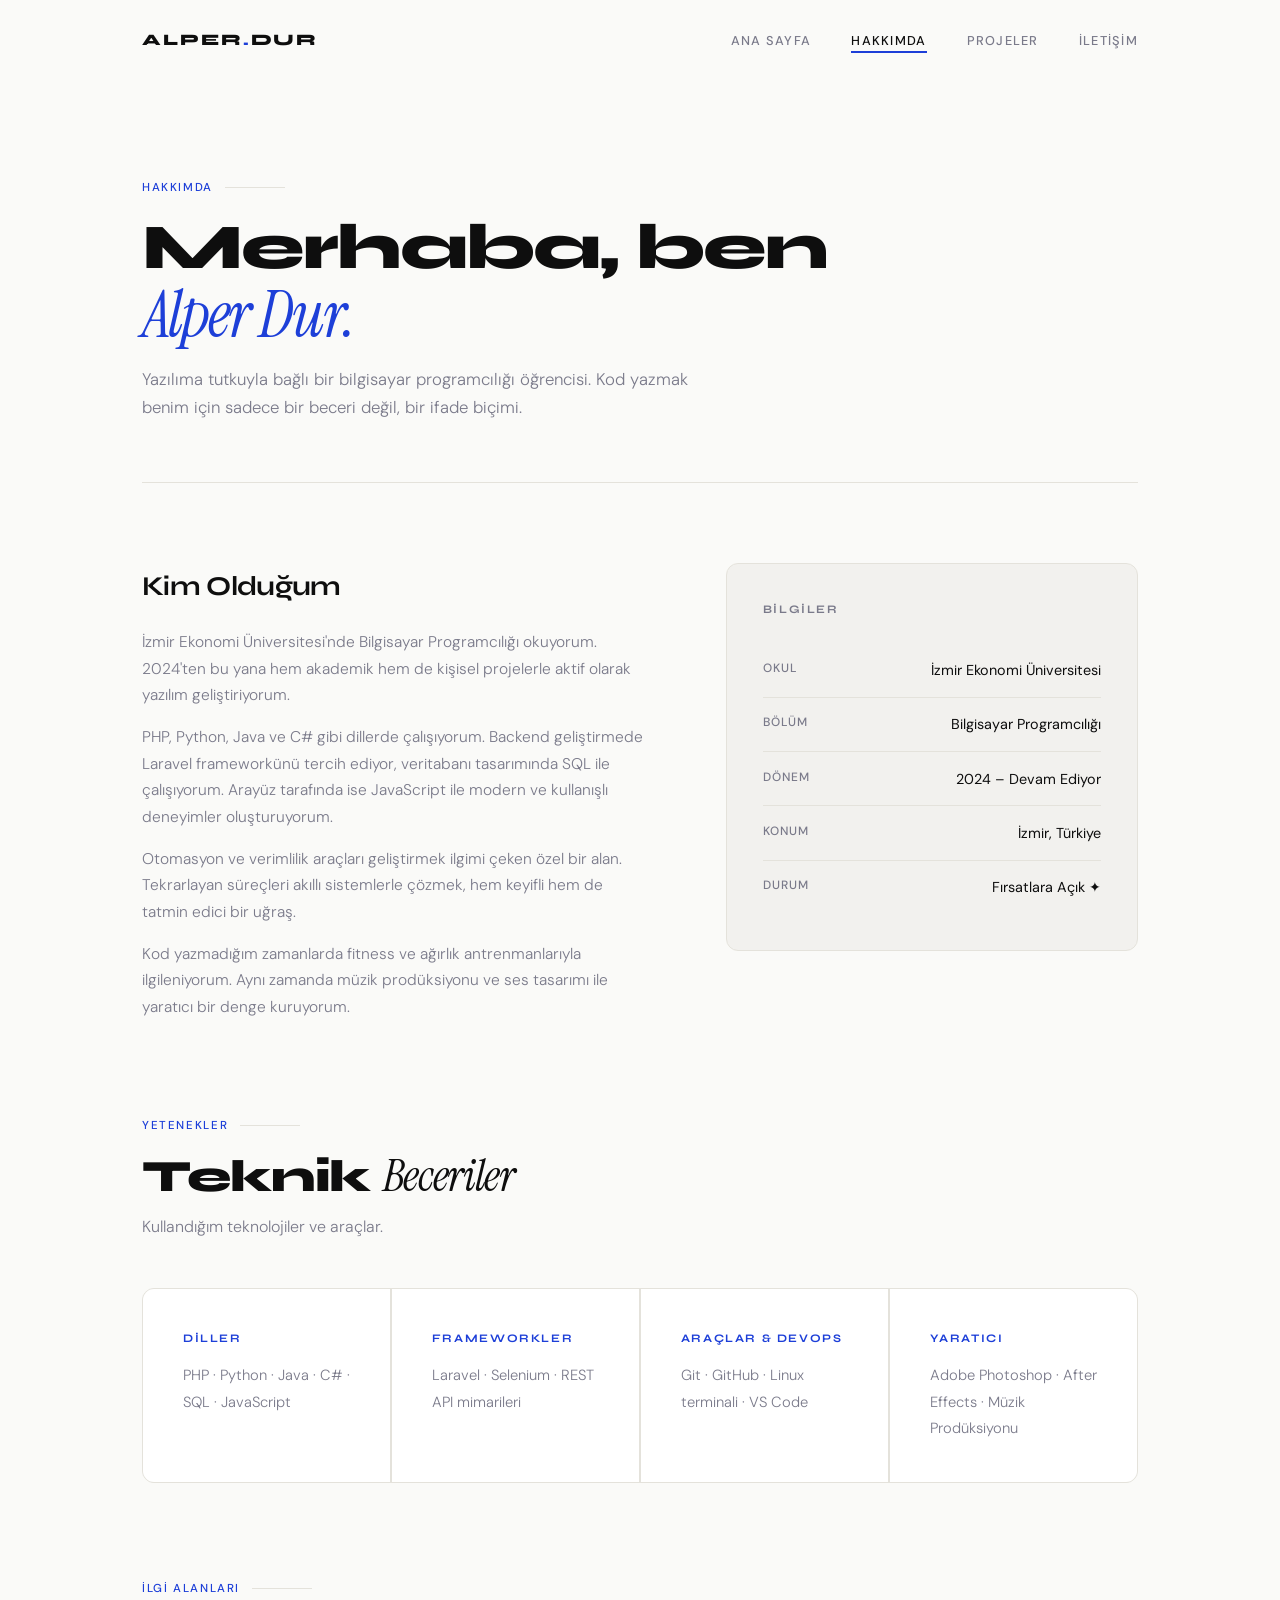
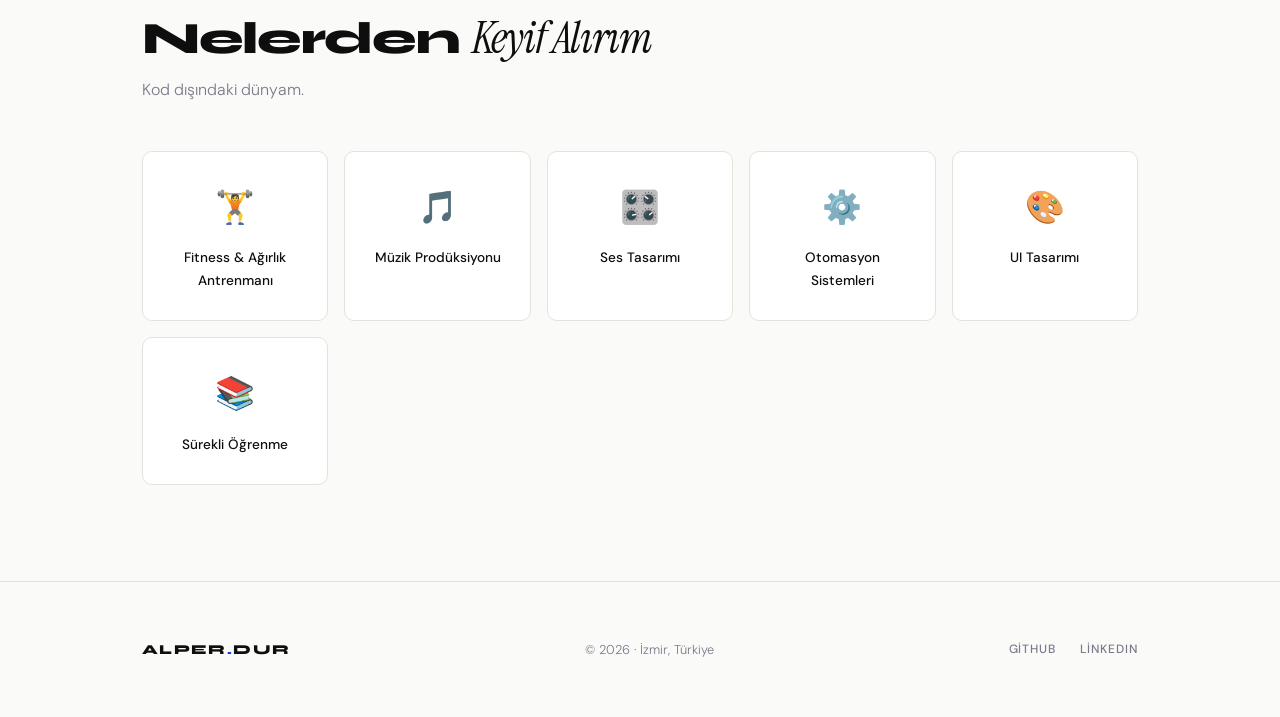
==== about.html @ 6acb5d37 "first commit" ====
<!DOCTYPE html>
<html lang="tr">
<head>
    <meta charset="UTF-8">
    <meta name="viewport" content="width=device-width, initial-scale=1.0">
    <title>Hakkımda | Alper Dur</title>
    <link href="https://fonts.googleapis.com/css2?family=Syne:wght@400;600;700;800&family=Instrument+Serif:ital@0;1&family=DM+Sans:ital,opsz,wght@0,9..40,300;0,9..40,400;0,9..40,500;1,9..40,300&display=swap" rel="stylesheet">
    <link rel="stylesheet" href="style.css">
</head>
<body>

    <nav class="navbar" id="navbar">
        <div class="container nav-container">
            <a href="index.html" class="logo">ALPER<span>.</span>DUR</a>
            <ul class="nav-links">
                <li><a href="index.html">Ana Sayfa</a></li>
                <li><a href="about.html" class="active">Hakkımda</a></li>
                <li><a href="projects.html">Projeler</a></li>
                <li><a href="contact.html">İletişim</a></li>
            </ul>
        </div>
    </nav>

    <div class="navbar-spacer"></div>

    <main class="container">

        <!-- PAGE HERO -->
        <div class="page-hero">
            <div class="section-label fade-1">Hakkımda</div>
            <h1 class="fade-2">Merhaba, ben<br><em>Alper Dur.</em></h1>
            <p class="fade-3">Yazılıma tutkuyla bağlı bir bilgisayar programcılığı öğrencisi. Kod yazmak benim için sadece bir beceri değil, bir ifade biçimi.</p>
        </div>

        <!-- ABOUT GRID -->
        <div class="about-grid">

            <div class="about-text fade-3">
                <h2>Kim Olduğum</h2>
                <p>
                    İzmir Ekonomi Üniversitesi'nde Bilgisayar Programcılığı okuyorum. 2024'ten bu yana hem akademik hem de kişisel projelerle aktif olarak yazılım geliştiriyorum.
                </p>
                <p>
                    PHP, Python, Java ve C# gibi dillerde çalışıyorum. Backend geliştirmede Laravel frameworkünü tercih ediyor, veritabanı tasarımında SQL ile çalışıyorum. Arayüz tarafında ise JavaScript ile modern ve kullanışlı deneyimler oluşturuyorum.
                </p>
                <p>
                    Otomasyon ve verimlilik araçları geliştirmek ilgimi çeken özel bir alan. Tekrarlayan süreçleri akıllı sistemlerle çözmek, hem keyifli hem de tatmin edici bir uğraş.
                </p>
                <p>
                    Kod yazmadığım zamanlarda fitness ve ağırlık antrenmanlarıyla ilgileniyorum. Aynı zamanda müzik prodüksiyonu ve ses tasarımı ile yaratıcı bir denge kuruyorum.
                </p>
            </div>

            <div class="about-info-block fade-4">
                <h4>Bilgiler</h4>
                <div class="info-row">
                    <span class="info-label">Okul</span>
                    <span class="info-value">İzmir Ekonomi Üniversitesi</span>
                </div>
                <div class="info-row">
                    <span class="info-label">Bölüm</span>
                    <span class="info-value">Bilgisayar Programcılığı</span>
                </div>
                <div class="info-row">
                    <span class="info-label">Dönem</span>
                    <span class="info-value">2024 – Devam Ediyor</span>
                </div>
                <div class="info-row">
                    <span class="info-label">Konum</span>
                    <span class="info-value">İzmir, Türkiye</span>
                </div>
                <div class="info-row">
                    <span class="info-label">Durum</span>
                    <span class="info-value">Fırsatlara Açık ✦</span>
                </div>
            </div>

        </div>

        <!-- SKILLS -->
        <section class="skills-section">
            <div class="section-label">Yetenekler</div>
            <h2 class="section-title">Teknik <em>Beceriler</em></h2>
            <p class="section-sub">Kullandığım teknolojiler ve araçlar.</p>

            <div class="skills-grid">
                <div class="skill-item">
                    <h4>Diller</h4>
                    <p>PHP · Python · Java · C# · SQL · JavaScript</p>
                </div>
                <div class="skill-item">
                    <h4>Frameworkler</h4>
                    <p>Laravel · Selenium · REST API mimarileri</p>
                </div>
                <div class="skill-item">
                    <h4>Araçlar & DevOps</h4>
                    <p>Git · GitHub · Linux terminali · VS Code</p>
                </div>
                <div class="skill-item">
                    <h4>Yaratıcı</h4>
                    <p>Adobe Photoshop · After Effects · Müzik Prodüksiyonu</p>
                </div>
            </div>
        </section>

        <!-- INTERESTS -->
        <section class="interests-section">
            <div class="section-label">İlgi Alanları</div>
            <h2 class="section-title">Nelerden <em>Keyif Alırım</em></h2>
            <p class="section-sub">Kod dışındaki dünyam.</p>

            <div class="interests-grid">
                <div class="interest-card">
                    <span class="interest-icon">🏋️</span>
                    <p>Fitness & Ağırlık Antrenmanı</p>
                </div>
                <div class="interest-card">
                    <span class="interest-icon">🎵</span>
                    <p>Müzik Prodüksiyonu</p>
                </div>
                <div class="interest-card">
                    <span class="interest-icon">🎛️</span>
                    <p>Ses Tasarımı</p>
                </div>
                <div class="interest-card">
                    <span class="interest-icon">⚙️</span>
                    <p>Otomasyon Sistemleri</p>
                </div>
                <div class="interest-card">
                    <span class="interest-icon">🎨</span>
                    <p>UI Tasarımı</p>
                </div>
                <div class="interest-card">
                    <span class="interest-icon">📚</span>
                    <p>Sürekli Öğrenme</p>
                </div>
            </div>
        </section>

    </main>

    <footer>
        <div class="container footer-inner">
            <a href="index.html" class="footer-logo">ALPER<span>.</span>DUR</a>
            <span class="footer-copy">© 2026 · İzmir, Türkiye</span>
            <div class="social-links">
                <a href="#">GitHub</a>
                <a href="#">LinkedIn</a>
            </div>
        </div>
    </footer>

    <script>
        const navbar = document.getElementById('navbar');
        window.addEventListener('scroll', () => {
            navbar.classList.toggle('scrolled', window.scrollY > 30);
        });
    </script>

</body>
</html>
---- style.css ----
/* ============================================
   ALPER DUR PORTFOLIO — Editorial Light Theme
   ============================================ */

@import url('https://fonts.googleapis.com/css2?family=Syne:wght@400;600;700;800&family=Instrument+Serif:ital@0;1&family=DM+Sans:ital,opsz,wght@0,9..40,300;0,9..40,400;0,9..40,500;1,9..40,300&display=swap');

:root {
    --bg:         #fafaf8;
    --bg-2:       #f2f1ee;
    --bg-card:    #ffffff;
    --ink:        #0e0e0e;
    --accent:     #1d3fd8;
    --accent-soft:#eef1fd;
    --muted:      #7a7a8a;
    --border:     #e4e2db;
    --border-dark:#c8c5bc;
    --ease:       cubic-bezier(0.4, 0, 0.2, 1);
}

*, *::before, *::after { margin:0; padding:0; box-sizing:border-box; }
html { scroll-behavior: smooth; }

body {
    background: var(--bg);
    color: var(--ink);
    font-family: 'DM Sans', sans-serif;
    font-weight: 300;
    line-height: 1.7;
    -webkit-font-smoothing: antialiased;
    overflow-x: hidden;
}

.container { max-width: 1060px; margin: 0 auto; padding: 0 2rem; }

/* ── NAVBAR ───────────────────────── */
.navbar {
    position: fixed;
    top: 0; width: 100%;
    z-index: 900;
    padding: 1.6rem 0;
    transition: all 0.4s var(--ease);
}
.navbar.scrolled {
    background: rgba(250,250,248,0.92);
    backdrop-filter: blur(20px);
    padding: 1rem 0;
    border-bottom: 1px solid var(--border);
    box-shadow: 0 2px 8px rgba(0,0,0,0.05);
}
.nav-container { display:flex; justify-content:space-between; align-items:center; }

.logo {
    font-family: 'Syne', sans-serif;
    font-size: 1rem;
    font-weight: 800;
    color: var(--ink);
    text-decoration: none;
    letter-spacing: 0.12em;
    text-transform: uppercase;
}
.logo span { color: var(--accent); }

.nav-links { display:flex; list-style:none; gap:2.5rem; }
.nav-links a {
    color: var(--muted);
    text-decoration: none;
    font-size: 0.8rem;
    font-weight: 500;
    letter-spacing: 0.1em;
    text-transform: uppercase;
    position: relative;
    transition: color 0.3s var(--ease);
}
.nav-links a::after {
    content:''; position:absolute; bottom:-4px; left:0;
    width:0; height:1.5px; background:var(--accent);
    transition: width 0.3s var(--ease);
}
.nav-links a:hover { color:var(--ink); }
.nav-links a:hover::after { width:100%; }
.nav-links a.active { color:var(--ink); }
.nav-links a.active::after { width:100%; }

.navbar-spacer { height: 88px; }

/* ── ANIMATIONS ─────────────────── */
@keyframes fadeUp {
    from { opacity:0; transform:translateY(22px); }
    to   { opacity:1; transform:translateY(0); }
}
.fade-1 { animation: fadeUp 0.7s var(--ease) 0.1s both; }
.fade-2 { animation: fadeUp 0.7s var(--ease) 0.2s both; }
.fade-3 { animation: fadeUp 0.7s var(--ease) 0.3s both; }
.fade-4 { animation: fadeUp 0.7s var(--ease) 0.4s both; }
.fade-5 { animation: fadeUp 0.7s var(--ease) 0.5s both; }

/* ── HERO ─────────────────────────── */
.hero {
    padding: 120px 0 90px;
    position: relative;
    overflow: hidden;
}
.hero::before {
    content:'';
    position:absolute; top:-80px; right:-150px;
    width:650px; height:650px;
    background: radial-gradient(circle, rgba(29,63,216,0.06) 0%, transparent 65%);
    pointer-events:none;
}

.hero-tag {
    display: inline-flex;
    align-items: center;
    gap: 0.5rem;
    font-size: 0.72rem;
    font-weight: 500;
    letter-spacing: 0.14em;
    text-transform: uppercase;
    color: var(--accent);
    background: var(--accent-soft);
    padding: 0.4rem 1rem;
    border-radius: 100px;
    margin-bottom: 2rem;
}
.hero-tag::before {
    content:''; width:6px; height:6px;
    border-radius:50%; background:var(--accent);
    animation: pulse 2s infinite;
}
@keyframes pulse {
    0%,100% { opacity:1; transform:scale(1); }
    50%      { opacity:0.4; transform:scale(0.7); }
}

.hero h1 {
    font-family: 'Syne', sans-serif;
    font-size: clamp(3rem, 7vw, 5.5rem);
    font-weight: 800;
    line-height: 1.05;
    letter-spacing: -0.035em;
    color: var(--ink);
    margin-bottom: 1.5rem;
}
.hero h1 em {
    font-family: 'Instrument Serif', serif;
    font-style: italic;
    font-weight: 400;
    color: var(--accent);
}

.hero p {
    font-size: 1.1rem;
    color: var(--muted);
    max-width: 520px;
    margin-bottom: 3rem;
}

.hero-cta { display:flex; gap:1rem; flex-wrap:wrap; }

/* ── BUTTONS ──────────────────────── */
.btn-primary {
    display: inline-flex;
    align-items: center;
    gap: 0.5rem;
    padding: 0.85rem 2rem;
    background: var(--ink);
    color: #fff;
    text-decoration: none;
    font-size: 0.85rem;
    font-weight: 500;
    letter-spacing: 0.04em;
    border-radius: 5px;
    transition: all 0.3s var(--ease);
}
.btn-primary:hover {
    background: var(--accent);
    transform: translateY(-2px);
    box-shadow: 0 8px 20px rgba(29,63,216,0.22);
}

.btn-secondary {
    display: inline-flex;
    align-items: center;
    gap: 0.5rem;
    padding: 0.85rem 2rem;
    background: transparent;
    color: var(--ink);
    text-decoration: none;
    font-size: 0.85rem;
    font-weight: 500;
    letter-spacing: 0.04em;
    border: 1.5px solid var(--border-dark);
    border-radius: 5px;
    transition: all 0.3s var(--ease);
}
.btn-secondary:hover {
    border-color: var(--ink);
    background: var(--bg-2);
    transform: translateY(-2px);
}

/* ── STATS ─────────────────────────── */
.quick-stats {
    display: grid;
    grid-template-columns: repeat(3, 1fr);
    gap: 1.5px;
    background: var(--border);
    border: 1.5px solid var(--border);
    border-radius: 12px;
    overflow: hidden;
    margin-bottom: 6rem;
}
.stat-box {
    background: var(--bg-card);
    padding: 2.5rem 2rem;
    text-align: center;
    transition: background 0.3s var(--ease);
}
.stat-box:hover { background: var(--bg-2); }
.stat-box h3 {
    font-family: 'Syne', sans-serif;
    font-size: 2.8rem;
    font-weight: 800;
    color: var(--ink);
    letter-spacing: -0.04em;
    line-height: 1;
    margin-bottom: 0.4rem;
}
.stat-box h3 span { color: var(--accent); }
.stat-box p {
    font-size: 0.75rem;
    text-transform: uppercase;
    letter-spacing: 0.12em;
    color: var(--muted);
    font-weight: 500;
}

/* ── SECTION LABELS ────────────────── */
.section-label {
    display: flex;
    align-items: center;
    gap: 0.75rem;
    font-size: 0.72rem;
    font-weight: 500;
    letter-spacing: 0.14em;
    text-transform: uppercase;
    color: var(--accent);
    margin-bottom: 1rem;
}
.section-label::after {
    content:''; flex:1; height:1px;
    background:var(--border); max-width:60px;
}
.section-title {
    font-family: 'Syne', sans-serif;
    font-size: clamp(1.8rem, 4vw, 2.8rem);
    font-weight: 800;
    color: var(--ink);
    letter-spacing: -0.03em;
    line-height: 1.1;
    margin-bottom: 0.75rem;
}
.section-title em {
    font-family: 'Instrument Serif', serif;
    font-style: italic;
    font-weight: 400;
}
.section-sub { color:var(--muted); font-size:1rem; margin-bottom:3rem; }

/* ── PROJECTS ──────────────────────── */
.projects-section { padding: 0 0 7rem; }
.projects-grid {
    display: grid;
    grid-template-columns: repeat(auto-fit, minmax(300px, 1fr));
    gap: 1.5px;
    background: var(--border);
    border: 1.5px solid var(--border);
    border-radius: 12px;
    overflow: hidden;
}
.project-card {
    background: var(--bg-card);
    padding: 2.5rem;
    transition: background 0.3s var(--ease);
    position: relative;
    overflow: hidden;
    text-decoration: none;
    color: inherit;
    display: block;
}
.project-card::after {
    content:''; position:absolute;
    bottom:0; left:0;
    width:0; height:2px;
    background:var(--accent);
    transition: width 0.4s var(--ease);
}
.project-card:hover { background: var(--bg-2); }
.project-card:hover::after { width:100%; }

.project-tag {
    display: inline-block;
    font-size: 0.7rem;
    font-weight: 500;
    letter-spacing: 0.12em;
    text-transform: uppercase;
    color: var(--accent);
    background: var(--accent-soft);
    padding: 0.25rem 0.65rem;
    border-radius: 3px;
    margin-bottom: 1.25rem;
}
.project-card h3 {
    font-family: 'Syne', sans-serif;
    font-size: 1.25rem;
    font-weight: 700;
    color: var(--ink);
    margin-bottom: 0.75rem;
    letter-spacing: -0.02em;
}
.project-card p {
    font-size: 0.9rem;
    color: var(--muted);
    margin-bottom: 2rem;
    line-height: 1.7;
}
.project-link {
    font-size: 0.78rem;
    font-weight: 500;
    letter-spacing: 0.08em;
    color: var(--ink);
    text-decoration: none;
    text-transform: uppercase;
    display: inline-flex;
    align-items: center;
    gap: 0.4rem;
    transition: gap 0.3s var(--ease), color 0.3s var(--ease);
}
.project-card:hover .project-link { color:var(--accent); gap:0.8rem; }

.project-card-image {
    width: 100%;
    height: 200px;
    object-fit: cover;
    border-radius: 8px;
    margin-bottom: 1.75rem;
    display: block;
    background: #111;
}

/* ── PAGE HERO ─────────────────────── */
.page-hero {
    padding: 90px 0 60px;
    border-bottom: 1px solid var(--border);
    margin-bottom: 5rem;
}
.page-hero h1 {
    font-family: 'Syne', sans-serif;
    font-size: clamp(2.5rem, 6vw, 4rem);
    font-weight: 800;
    letter-spacing: -0.03em;
    color: var(--ink);
    line-height: 1.05;
    margin-bottom: 1rem;
}
.page-hero h1 em {
    font-family: 'Instrument Serif', serif;
    font-style: italic;
    font-weight: 400;
    color: var(--accent);
}
.page-hero p { font-size:1.05rem; color:var(--muted); max-width:560px; }

/* ── ABOUT GRID ────────────────────── */
.about-grid {
    display: grid;
    grid-template-columns: 1.1fr 0.9fr;
    gap: 5rem;
    margin-bottom: 5rem;
    align-items: start;
}
.about-text h2 {
    font-family: 'Syne', sans-serif;
    font-size: 1.7rem;
    font-weight: 700;
    letter-spacing: -0.025em;
    margin-bottom: 1.25rem;
    color: var(--ink);
}
.about-text p { color:var(--muted); margin-bottom:1rem; font-size:0.97rem; }

.about-info-block {
    background: var(--bg-2);
    border: 1.5px solid var(--border);
    border-radius: 12px;
    padding: 2.25rem;
    position: sticky;
    top: 110px;
}
.about-info-block h4 {
    font-family: 'Syne', sans-serif;
    font-size: 0.72rem;
    font-weight: 700;
    letter-spacing: 0.14em;
    text-transform: uppercase;
    color: var(--muted);
    margin-bottom: 1.5rem;
}
.info-row {
    display: flex;
    justify-content: space-between;
    align-items: flex-start;
    padding: 0.9rem 0;
    border-bottom: 1px solid var(--border);
    gap: 1rem;
}
.info-row:last-child { border-bottom:none; }
.info-label {
    font-size: 0.75rem;
    font-weight: 500;
    letter-spacing: 0.08em;
    text-transform: uppercase;
    color: var(--muted);
    min-width: 80px;
}
.info-value { font-size:0.9rem; color:var(--ink); font-weight:400; text-align:right; }

/* ── SKILLS ─────────────────────────── */
.skills-section { margin-bottom: 6rem; }
.skills-grid {
    display: grid;
    grid-template-columns: repeat(auto-fit, minmax(240px, 1fr));
    gap: 1.5px;
    background: var(--border);
    border: 1.5px solid var(--border);
    border-radius: 12px;
    overflow: hidden;
}
.skill-item {
    background: var(--bg-card);
    padding: 2.5rem;
    transition: background 0.3s var(--ease);
}
.skill-item:hover { background: var(--bg-2); }
.skill-item h4 {
    font-family: 'Syne', sans-serif;
    font-size: 0.72rem;
    font-weight: 700;
    letter-spacing: 0.14em;
    text-transform: uppercase;
    color: var(--accent);
    margin-bottom: 0.85rem;
}
.skill-item p { font-size:0.92rem; color:var(--muted); line-height:1.8; }

/* ── INTERESTS ──────────────────────── */
.interests-section { margin-bottom: 6rem; }
.interests-grid {
    display: grid;
    grid-template-columns: repeat(auto-fit, minmax(180px, 1fr));
    gap: 1rem;
}
.interest-card {
    border: 1.5px solid var(--border);
    border-radius: 10px;
    padding: 1.75rem;
    text-align: center;
    transition: all 0.3s var(--ease);
    background: var(--bg-card);
}
.interest-card:hover {
    border-color: var(--accent);
    background: var(--accent-soft);
    transform: translateY(-3px);
}
.interest-icon { font-size:2rem; margin-bottom:0.75rem; display:block; }
.interest-card p { font-size:0.85rem; font-weight:500; color:var(--ink); }

/* ── CONTACT ────────────────────────── */
.contact-section { padding: 0 0 6rem; }
.contact-grid {
    display: grid;
    grid-template-columns: 1fr 1.4fr;
    gap: 4rem;
    align-items: start;
}
.contact-info h2 {
    font-family: 'Syne', sans-serif;
    font-size: 1.5rem;
    font-weight: 700;
    letter-spacing: -0.02em;
    color: var(--ink);
    margin-bottom: 1rem;
}
.contact-info p { color:var(--muted); font-size:0.93rem; margin-bottom:2rem; line-height:1.8; }

.contact-link-item {
    display: flex;
    align-items: center;
    gap: 1rem;
    padding: 1rem 0;
    border-bottom: 1px solid var(--border);
    text-decoration: none;
    color: var(--ink);
    transition: color 0.3s var(--ease);
}
.contact-link-item:last-child { border-bottom:none; }
.contact-link-item:hover { color:var(--accent); }

.contact-icon {
    width:40px; height:40px;
    background: var(--bg-2);
    border: 1px solid var(--border);
    border-radius: 8px;
    display: flex;
    align-items: center;
    justify-content: center;
    font-size: 1rem;
    flex-shrink: 0;
    transition: all 0.3s var(--ease);
}
.contact-link-item:hover .contact-icon {
    background: var(--accent-soft);
    border-color: var(--accent);
}
.contact-label {
    font-size: 0.72rem;
    text-transform: uppercase;
    letter-spacing: 0.1em;
    color: var(--muted);
    font-weight: 500;
    display: block;
    margin-bottom: 0.1rem;
}
.contact-value { font-size:0.93rem; color:var(--ink); }

/* ── CV SECTION ─────────────────────── */
.cv-section {
    background: var(--ink);
    border-radius: 12px;
    padding: 3rem;
    color: #fff;
}
.cv-section h3 {
    font-family: 'Syne', sans-serif;
    font-size: 1.4rem;
    font-weight: 700;
    letter-spacing: -0.02em;
    margin-bottom: 0.75rem;
}
.cv-section p { font-size:0.88rem; color:rgba(255,255,255,0.5); margin-bottom:2rem; line-height:1.75; }

.cv-buttons { display:flex; flex-direction:column; gap:0.75rem; }

.btn-cv {
    display: inline-flex;
    align-items: center;
    justify-content: space-between;
    padding: 0.9rem 1.5rem;
    border-radius: 6px;
    font-size: 0.85rem;
    font-weight: 500;
    letter-spacing: 0.02em;
    text-decoration: none;
    transition: all 0.3s var(--ease);
}
.btn-cv.tr {
    background: var(--accent);
    color: #fff;
    border: 1.5px solid var(--accent);
}
.btn-cv.tr:hover { background:#1630b0; transform:translateY(-2px); }
.btn-cv.en {
    background: transparent;
    color: #fff;
    border: 1.5px solid rgba(255,255,255,0.25);
}
.btn-cv.en:hover {
    background: rgba(255,255,255,0.1);
    border-color: rgba(255,255,255,0.45);
    transform: translateY(-2px);
}
.cv-arrow { font-size:0.9rem; opacity:0.6; }

/* ── FOOTER ─────────────────────────── */
footer { padding:3.5rem 0; border-top:1px solid var(--border); }
.footer-inner {
    display: flex;
    justify-content: space-between;
    align-items: center;
    flex-wrap: wrap;
    gap: 1rem;
}
.footer-logo {
    font-family: 'Syne', sans-serif;
    font-size: 0.85rem;
    font-weight: 800;
    letter-spacing: 0.1em;
    text-transform: uppercase;
    color: var(--ink);
    text-decoration: none;
}
.footer-logo span { color:var(--accent); }
.footer-copy { font-size:0.8rem; color:var(--muted); }
.social-links { display:flex; gap:1.5rem; }
.social-links a {
    font-size: 0.75rem;
    font-weight: 500;
    letter-spacing: 0.08em;
    text-transform: uppercase;
    color: var(--muted);
    text-decoration: none;
    transition: color 0.3s var(--ease);
}
.social-links a:hover { color:var(--ink); }

hr.divider { border:none; border-top:1px solid var(--border); margin:5rem 0; }

/* ── RESPONSIVE ─────────────────────── */
@media (max-width: 768px) {
    .quick-stats { grid-template-columns: 1fr; }
    .about-grid  { grid-template-columns: 1fr; gap:3rem; }
    .about-info-block { position:static; }
    .contact-grid { grid-template-columns: 1fr; gap:3rem; }
    .footer-inner { flex-direction:column; text-align:center; }
}
@media (max-width: 480px) {
    .nav-links { display:none; }
    .projects-grid { grid-template-columns: 1fr; }
    .skills-grid { grid-template-columns: 1fr; }
    .interests-grid { grid-template-columns: repeat(2, 1fr); }
}
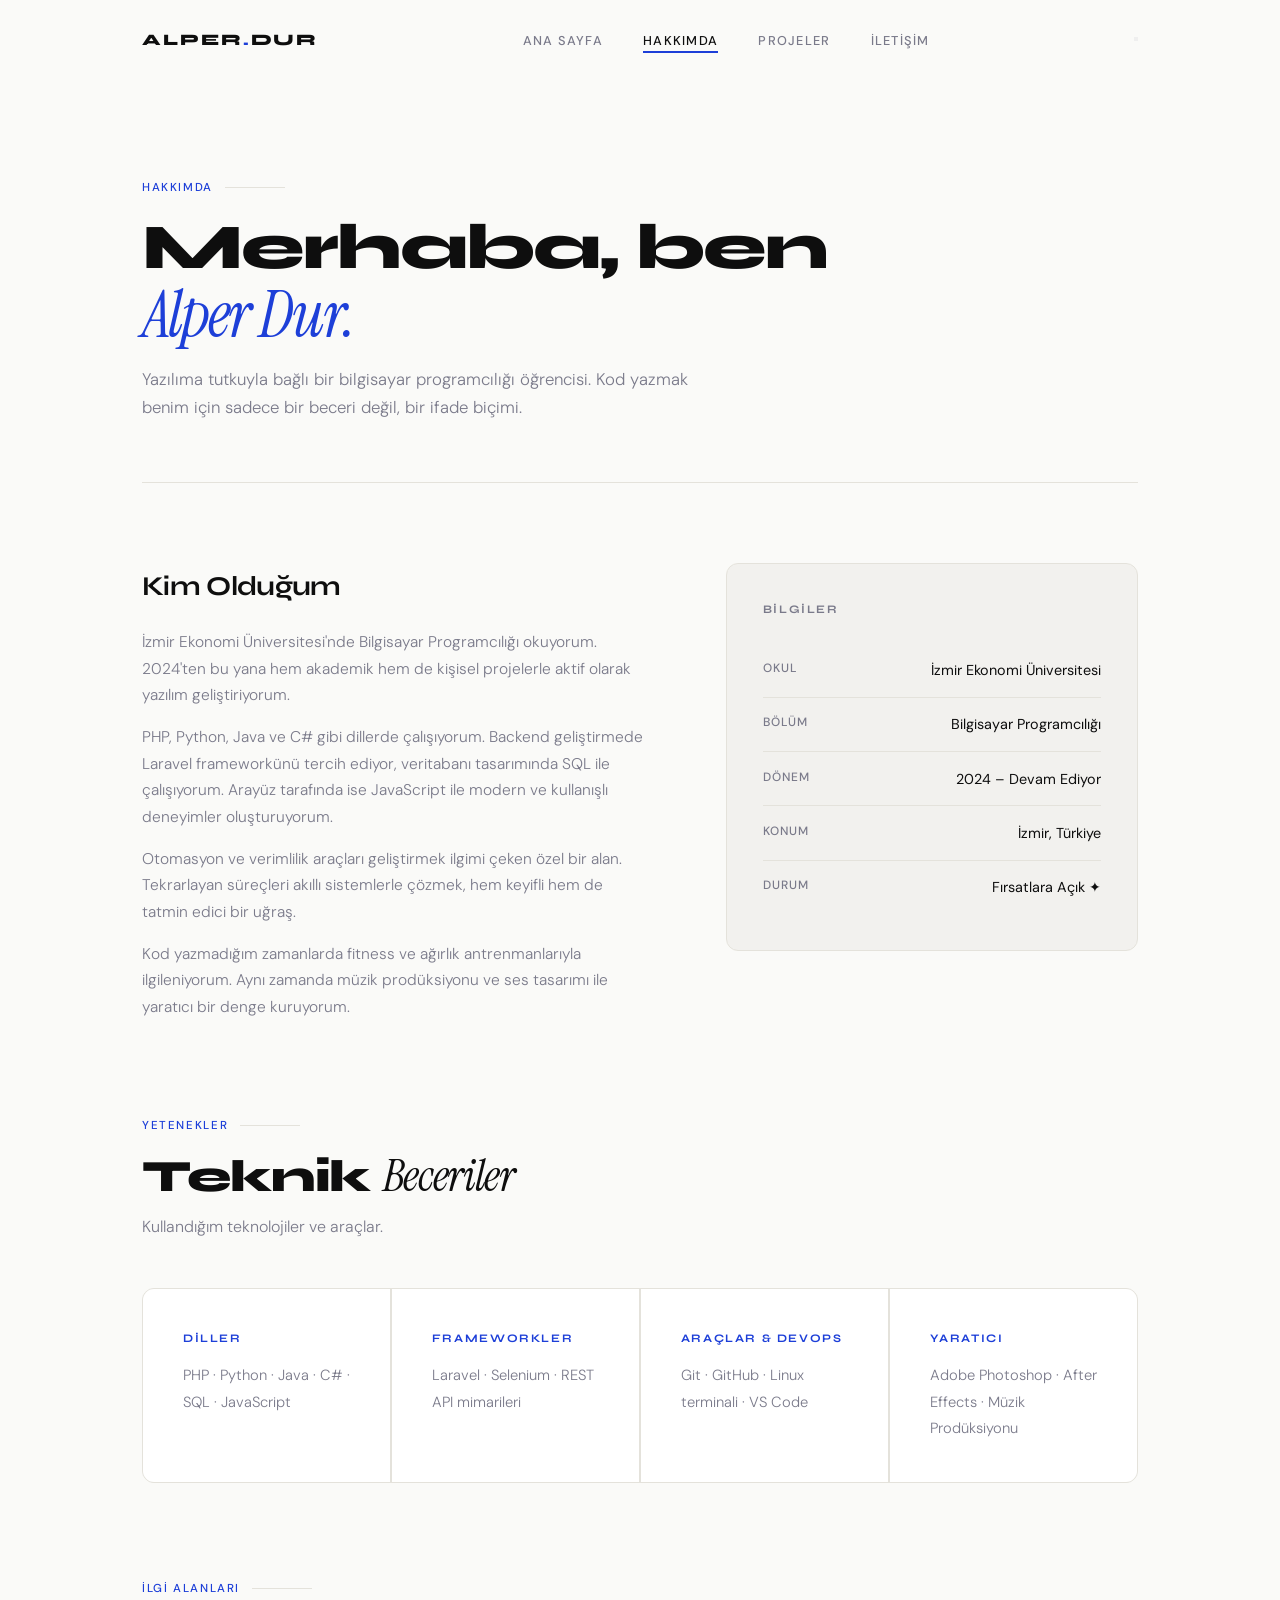
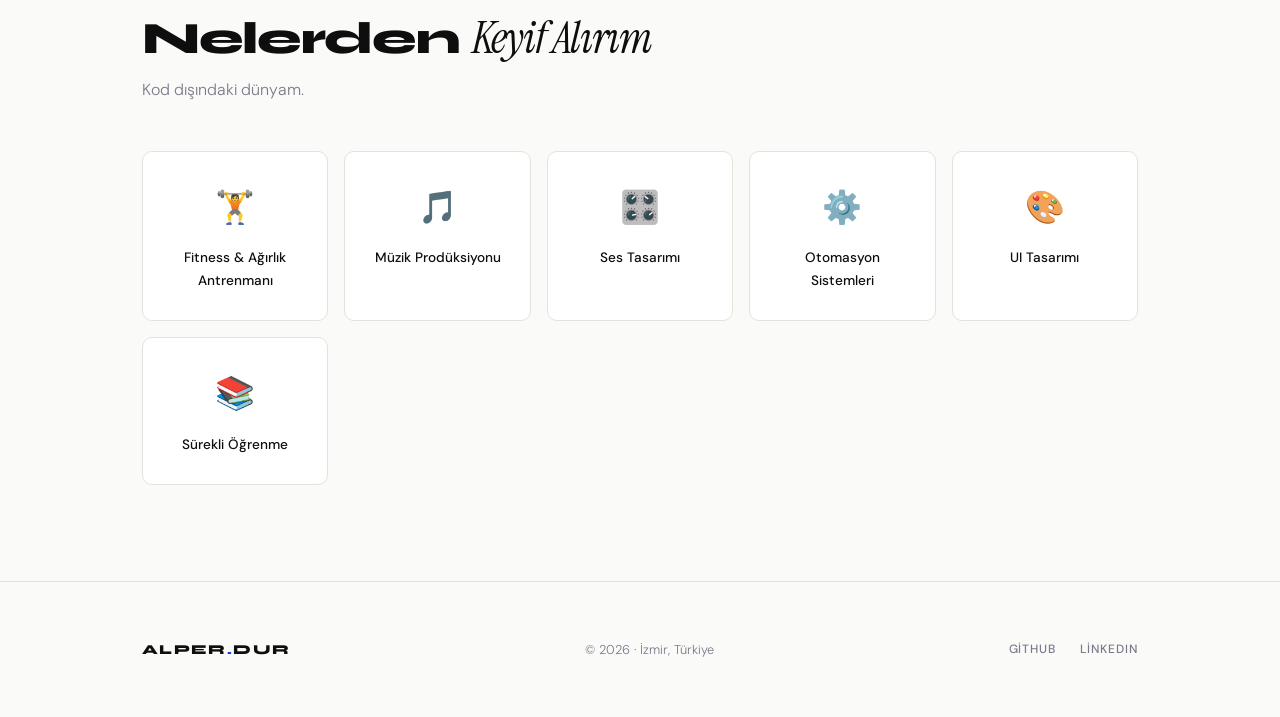
==== commit f20ebd3f: "Update about.html" ====
--- a/about.html
+++ b/about.html
@@ -18,6 +18,11 @@
                 <li><a href="projects.html">Projeler</a></li>
                 <li><a href="contact.html">İletişim</a></li>
             </ul>
+            <button class="hamburger" id="mobile-toggle">
+    <span></span>
+    <span></span>
+    <span></span>
+</button>
         </div>
     </nav>
 
@@ -150,12 +155,31 @@
         </div>
     </footer>
 
-    <script>
-        const navbar = document.getElementById('navbar');
-        window.addEventListener('scroll', () => {
-            navbar.classList.toggle('scrolled', window.scrollY > 30);
+   <script>
+    const navbar = document.getElementById('navbar');
+    const mobileToggle = document.getElementById('mobile-toggle');
+    const navLinks = document.querySelector('.nav-links');
+
+    // Sayfa kaydırma efekti
+    window.addEventListener('scroll', () => {
+        navbar.classList.toggle('scrolled', window.scrollY > 30);
+    });
+
+    // Mobil menü aç/kapat (Tıklama hatasını önlemek için kontrol eklendi)
+    if (mobileToggle) {
+        mobileToggle.addEventListener('click', (e) => {
+            e.stopPropagation(); // Tıklamanın dışarı taşmasını önle
+            navLinks.classList.toggle('mobile-active');
         });
-    </script>
+    }
+
+    // Menü dışına tıklandığında kapat
+    document.addEventListener('click', (e) => {
+        if (navLinks.classList.contains('mobile-active') && !navbar.contains(e.target)) {
+            navLinks.classList.remove('mobile-active');
+        }
+    });
+</script>
 
 </body>
-</html>+</html>
